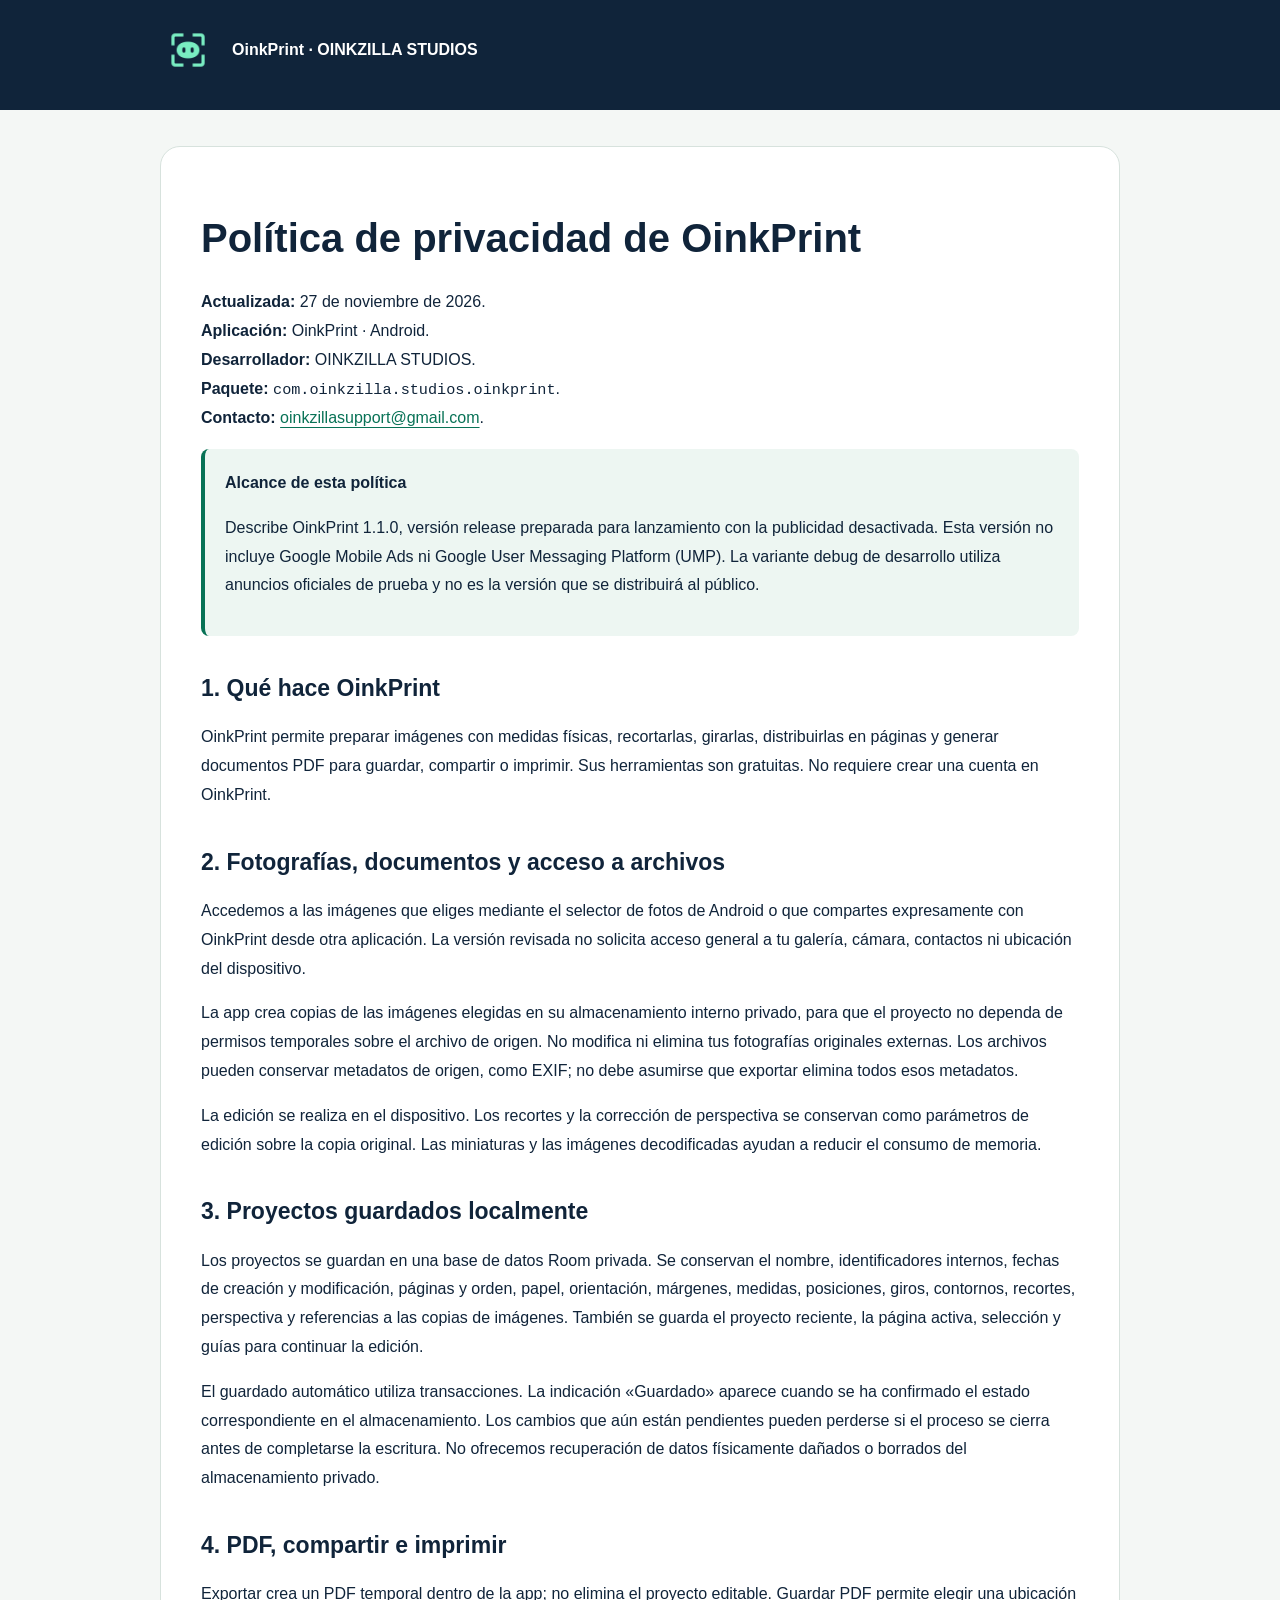
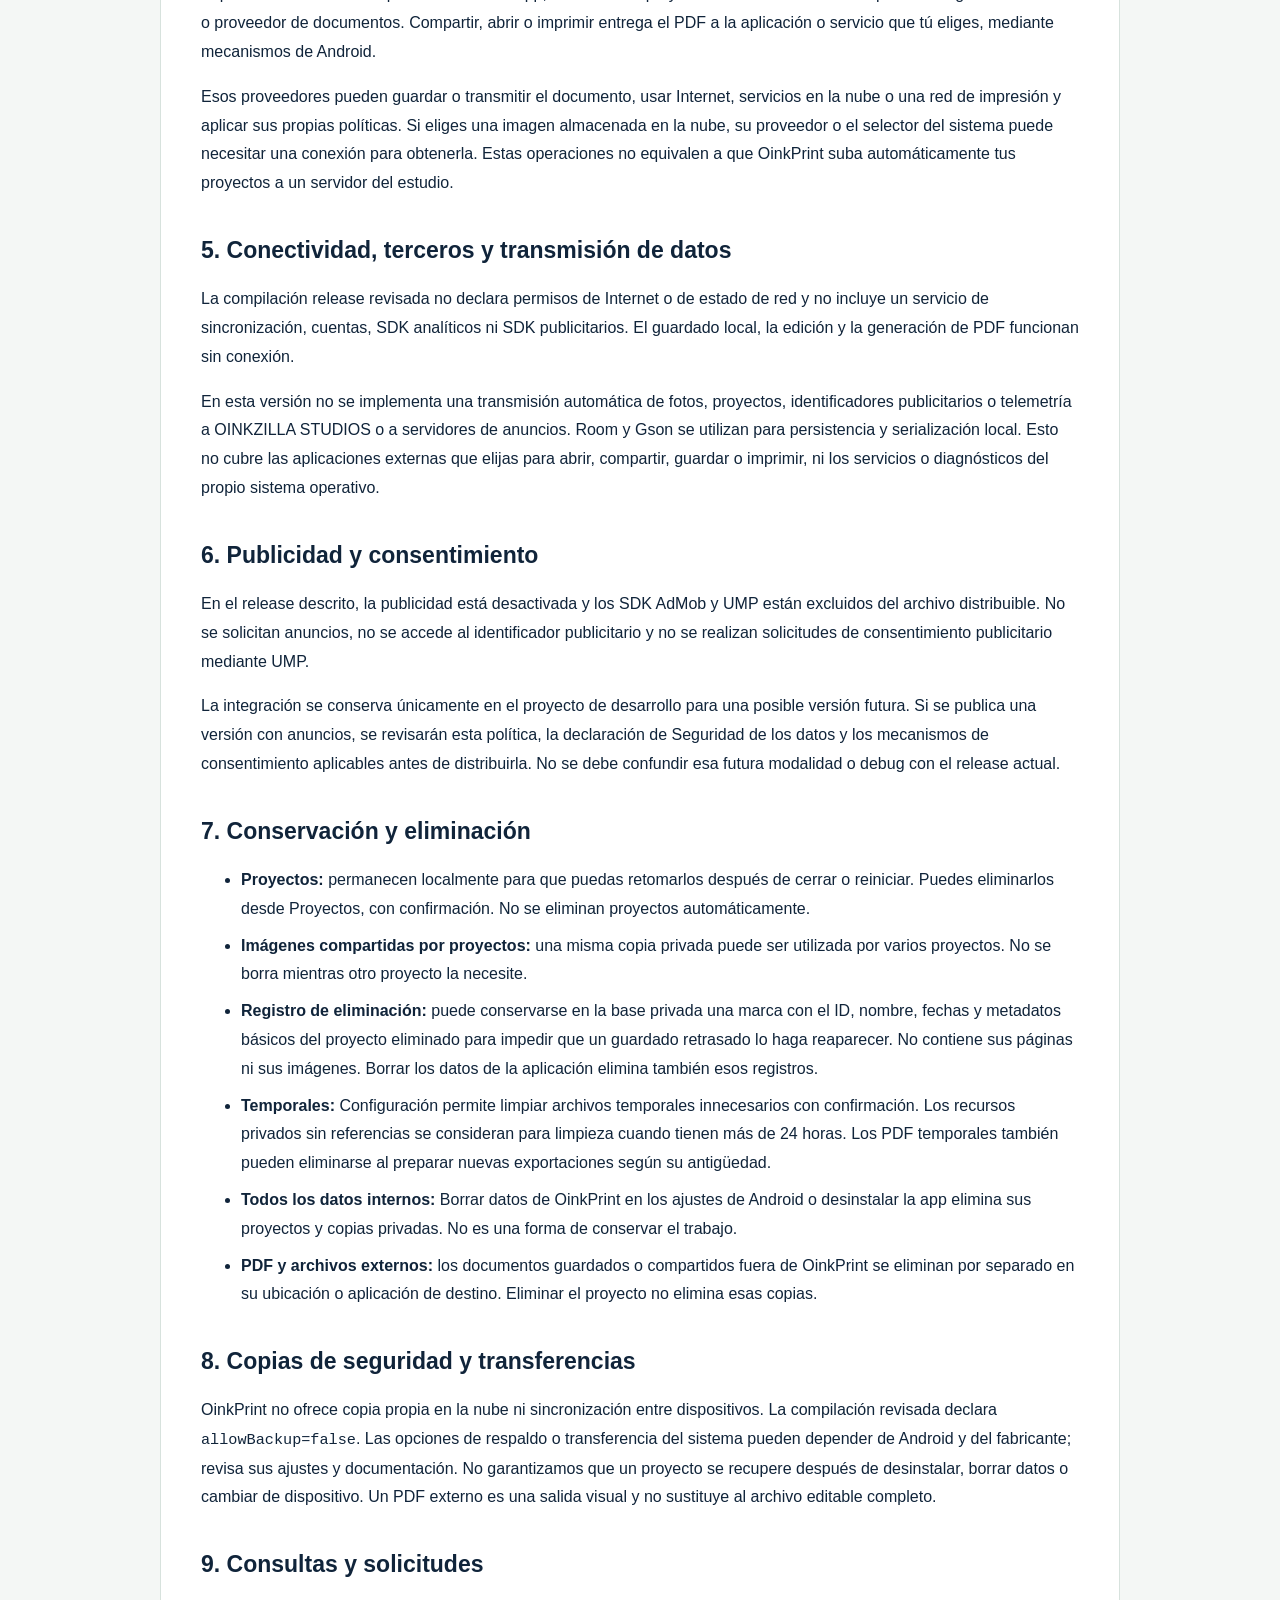
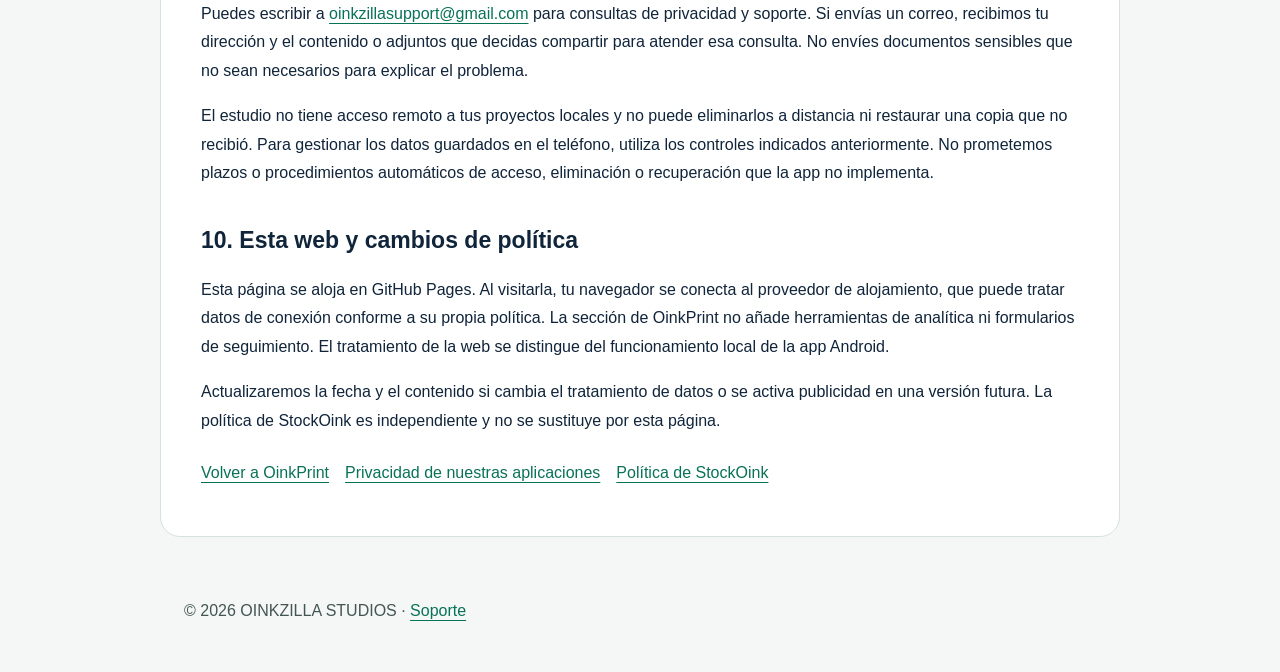
==== privacidad-oinkprint.html @ 5df0290a "Add OinkPrint product section, real screenshots and independent privacy policy" ====
<!doctype html>
<html lang="es">
<head>
<meta charset="utf-8"><meta name="viewport" content="width=device-width, initial-scale=1">
<meta name="theme-color" content="#10243A"><meta name="description" content="Política de privacidad de OinkPrint de OINKZILLA STUDIOS: proyectos e imágenes locales, PDF y versión release sin publicidad.">
<title>Privacidad de OinkPrint | OINKZILLA STUDIOS</title>
<link rel="icon" href="assets/oinkprint/icono.png" type="image/png"><link rel="stylesheet" href="assets/oinkprint/oinkprint.css">
<link rel="canonical" href="https://oinkzilla-dev.github.io/privacidad-oinkprint.html">
</head>
<body class="op-policy-page">
<a class="op-skip" href="#contenido">Saltar al contenido</a>
<header class="op-policy-header"><a href="index.html#oinkprint"><img src="assets/oinkprint/icono.png" width="56" height="56" alt="Icono original de OinkPrint"><span>OinkPrint · OINKZILLA STUDIOS</span></a></header>
<main id="contenido">
<h1>Política de privacidad de OinkPrint</h1>
<p><strong>Actualizada:</strong> 27 de noviembre de 2026.<br><strong>Aplicación:</strong> OinkPrint · Android.<br><strong>Desarrollador:</strong> OINKZILLA STUDIOS.<br><strong>Paquete:</strong> <code>com.oinkzilla.studios.oinkprint</code>.<br><strong>Contacto:</strong> <a href="mailto:oinkzillasupport@gmail.com">oinkzillasupport@gmail.com</a>.</p>
<div class="op-policy-summary"><strong>Alcance de esta política</strong><p>Describe OinkPrint 1.1.0, versión release preparada para lanzamiento con la publicidad desactivada. Esta versión no incluye Google Mobile Ads ni Google User Messaging Platform (UMP). La variante debug de desarrollo utiliza anuncios oficiales de prueba y no es la versión que se distribuirá al público.</p></div>
<h2>1. Qué hace OinkPrint</h2>
<p>OinkPrint permite preparar imágenes con medidas físicas, recortarlas, girarlas, distribuirlas en páginas y generar documentos PDF para guardar, compartir o imprimir. Sus herramientas son gratuitas. No requiere crear una cuenta en OinkPrint.</p>
<h2>2. Fotografías, documentos y acceso a archivos</h2>
<p>Accedemos a las imágenes que eliges mediante el selector de fotos de Android o que compartes expresamente con OinkPrint desde otra aplicación. La versión revisada no solicita acceso general a tu galería, cámara, contactos ni ubicación del dispositivo.</p>
<p>La app crea copias de las imágenes elegidas en su almacenamiento interno privado, para que el proyecto no dependa de permisos temporales sobre el archivo de origen. No modifica ni elimina tus fotografías originales externas. Los archivos pueden conservar metadatos de origen, como EXIF; no debe asumirse que exportar elimina todos esos metadatos.</p>
<p>La edición se realiza en el dispositivo. Los recortes y la corrección de perspectiva se conservan como parámetros de edición sobre la copia original. Las miniaturas y las imágenes decodificadas ayudan a reducir el consumo de memoria.</p>
<h2>3. Proyectos guardados localmente</h2>
<p>Los proyectos se guardan en una base de datos Room privada. Se conservan el nombre, identificadores internos, fechas de creación y modificación, páginas y orden, papel, orientación, márgenes, medidas, posiciones, giros, contornos, recortes, perspectiva y referencias a las copias de imágenes. También se guarda el proyecto reciente, la página activa, selección y guías para continuar la edición.</p>
<p>El guardado automático utiliza transacciones. La indicación «Guardado» aparece cuando se ha confirmado el estado correspondiente en el almacenamiento. Los cambios que aún están pendientes pueden perderse si el proceso se cierra antes de completarse la escritura. No ofrecemos recuperación de datos físicamente dañados o borrados del almacenamiento privado.</p>
<h2>4. PDF, compartir e imprimir</h2>
<p>Exportar crea un PDF temporal dentro de la app; no elimina el proyecto editable. Guardar PDF permite elegir una ubicación o proveedor de documentos. Compartir, abrir o imprimir entrega el PDF a la aplicación o servicio que tú eliges, mediante mecanismos de Android.</p>
<p>Esos proveedores pueden guardar o transmitir el documento, usar Internet, servicios en la nube o una red de impresión y aplicar sus propias políticas. Si eliges una imagen almacenada en la nube, su proveedor o el selector del sistema puede necesitar una conexión para obtenerla. Estas operaciones no equivalen a que OinkPrint suba automáticamente tus proyectos a un servidor del estudio.</p>
<h2>5. Conectividad, terceros y transmisión de datos</h2>
<p>La compilación release revisada no declara permisos de Internet o de estado de red y no incluye un servicio de sincronización, cuentas, SDK analíticos ni SDK publicitarios. El guardado local, la edición y la generación de PDF funcionan sin conexión.</p>
<p>En esta versión no se implementa una transmisión automática de fotos, proyectos, identificadores publicitarios o telemetría a OINKZILLA STUDIOS o a servidores de anuncios. Room y Gson se utilizan para persistencia y serialización local. Esto no cubre las aplicaciones externas que elijas para abrir, compartir, guardar o imprimir, ni los servicios o diagnósticos del propio sistema operativo.</p>
<h2>6. Publicidad y consentimiento</h2>
<p>En el release descrito, la publicidad está desactivada y los SDK AdMob y UMP están excluidos del archivo distribuible. No se solicitan anuncios, no se accede al identificador publicitario y no se realizan solicitudes de consentimiento publicitario mediante UMP.</p>
<p>La integración se conserva únicamente en el proyecto de desarrollo para una posible versión futura. Si se publica una versión con anuncios, se revisarán esta política, la declaración de Seguridad de los datos y los mecanismos de consentimiento aplicables antes de distribuirla. No se debe confundir esa futura modalidad o debug con el release actual.</p>
<h2>7. Conservación y eliminación</h2>
<ul>
<li><strong>Proyectos:</strong> permanecen localmente para que puedas retomarlos después de cerrar o reiniciar. Puedes eliminarlos desde Proyectos, con confirmación. No se eliminan proyectos automáticamente.</li>
<li><strong>Imágenes compartidas por proyectos:</strong> una misma copia privada puede ser utilizada por varios proyectos. No se borra mientras otro proyecto la necesite.</li>
<li><strong>Registro de eliminación:</strong> puede conservarse en la base privada una marca con el ID, nombre, fechas y metadatos básicos del proyecto eliminado para impedir que un guardado retrasado lo haga reaparecer. No contiene sus páginas ni sus imágenes. Borrar los datos de la aplicación elimina también esos registros.</li>
<li><strong>Temporales:</strong> Configuración permite limpiar archivos temporales innecesarios con confirmación. Los recursos privados sin referencias se consideran para limpieza cuando tienen más de 24 horas. Los PDF temporales también pueden eliminarse al preparar nuevas exportaciones según su antigüedad.</li>
<li><strong>Todos los datos internos:</strong> Borrar datos de OinkPrint en los ajustes de Android o desinstalar la app elimina sus proyectos y copias privadas. No es una forma de conservar el trabajo.</li>
<li><strong>PDF y archivos externos:</strong> los documentos guardados o compartidos fuera de OinkPrint se eliminan por separado en su ubicación o aplicación de destino. Eliminar el proyecto no elimina esas copias.</li>
</ul>
<h2>8. Copias de seguridad y transferencias</h2>
<p>OinkPrint no ofrece copia propia en la nube ni sincronización entre dispositivos. La compilación revisada declara <code>allowBackup=false</code>. Las opciones de respaldo o transferencia del sistema pueden depender de Android y del fabricante; revisa sus ajustes y documentación. No garantizamos que un proyecto se recupere después de desinstalar, borrar datos o cambiar de dispositivo. Un PDF externo es una salida visual y no sustituye al archivo editable completo.</p>
<h2>9. Consultas y solicitudes</h2>
<p>Puedes escribir a <a href="mailto:oinkzillasupport@gmail.com">oinkzillasupport@gmail.com</a> para consultas de privacidad y soporte. Si envías un correo, recibimos tu dirección y el contenido o adjuntos que decidas compartir para atender esa consulta. No envíes documentos sensibles que no sean necesarios para explicar el problema.</p>
<p>El estudio no tiene acceso remoto a tus proyectos locales y no puede eliminarlos a distancia ni restaurar una copia que no recibió. Para gestionar los datos guardados en el teléfono, utiliza los controles indicados anteriormente. No prometemos plazos o procedimientos automáticos de acceso, eliminación o recuperación que la app no implementa.</p>
<h2>10. Esta web y cambios de política</h2>
<p>Esta página se aloja en GitHub Pages. Al visitarla, tu navegador se conecta al proveedor de alojamiento, que puede tratar datos de conexión conforme a su propia política. La sección de OinkPrint no añade herramientas de analítica ni formularios de seguimiento. El tratamiento de la web se distingue del funcionamiento local de la app Android.</p>
<p>Actualizaremos la fecha y el contenido si cambia el tratamiento de datos o se activa publicidad en una versión futura. La política de StockOink es independiente y no se sustituye por esta página.</p>
<nav aria-label="Enlaces de privacidad"><a href="index.html#oinkprint">Volver a OinkPrint</a><a href="index.html#privacidad">Privacidad de nuestras aplicaciones</a><a href="privacidad-stockflow.html">Política de StockOink</a></nav>
</main>
<footer>© 2026 OINKZILLA STUDIOS · <a href="mailto:oinkzillasupport@gmail.com">Soporte</a></footer>
</body></html>
---- assets/oinkprint/oinkprint.css ----
/* Adición de OinkPrint; conserva los estilos y recursos originales de StockOink. */
.op-skip{position:absolute;left:16px;top:-100px;z-index:1000;padding:12px 18px;background:#fff;color:#10243a;border-radius:8px}
.op-skip:focus{top:16px}.nav-links,.footer-links{flex-wrap:wrap}.nav-links a,.footer-links a{display:inline-flex;align-items:center;min-height:44px}.nav-links a{font-size:14px}.footer-links a{font-size:14px}
.op-section{background:#edf6f2}.op-tagline{font-size:clamp(22px,3vw,32px);font-weight:700;color:#087256;margin:20px 0 12px}.op-launch-state{padding:14px 18px;border:1px solid #b8d6c9;border-radius:12px;color:#064332;background:#fff;font-weight:700;font-size:16px;white-space:normal}
.op-feature{display:block;width:min(100%,1024px);height:auto;margin:40px auto;border-radius:20px}.op-features{display:grid;grid-template-columns:repeat(3,minmax(0,1fr));gap:16px;list-style:none;padding:0;margin:32px 0}.op-features li{padding:20px;border:1px solid #c7ddd3;border-radius:14px;background:#fff;font-size:17px;font-weight:650;line-height:1.5}.op-note{font-size:16px;line-height:1.75;color:#435653;max-width:1000px}.op-gallery{display:grid;grid-template-columns:repeat(3,minmax(0,1fr));gap:28px;margin:40px 0}.op-gallery figure{min-width:0;margin:0;padding:12px;border:1px solid #c7ddd3;border-radius:22px;background:white}.op-gallery img{display:block;width:100%;height:auto;border-radius:12px}.op-gallery a{display:block;border-radius:12px}.op-gallery figcaption{padding:16px 6px 8px;font-size:17px;font-weight:700;line-height:1.5}.op-policy-link{display:inline-flex;align-items:center;min-height:48px;padding:12px 20px;background:#087256;color:white;border-radius:12px;font-size:16px;font-weight:700}
.op-privacy-section{background:#fff}.op-privacy-links{display:grid;grid-template-columns:1fr 1fr;gap:24px;margin-top:32px}.op-privacy-links a{display:flex;flex-direction:column;gap:10px;padding:26px;border:1px solid #d7e2dd;border-radius:18px;color:#10243a}.op-privacy-links strong{font-size:24px}.op-privacy-links span{font-size:16px;line-height:1.6;color:#435653}.op-privacy-links a:hover{border-color:#087256}.op-policy-link:hover{background:#064332}
.op-policy-page{margin:0;background:#f4f7f5;color:#10243a;font:16px/1.8 Inter,'Segoe UI',Arial,sans-serif}.op-policy-page *{box-sizing:border-box}.op-policy-page a{color:#087256;text-underline-offset:4px;overflow-wrap:anywhere}.op-policy-page a:focus-visible{outline:3px solid #087256;outline-offset:4px}.op-policy-header{background:#10243a;padding:22px max(24px,calc((100vw - 960px)/2));color:#fff}.op-policy-header a{color:#fff;display:inline-flex;align-items:center;gap:16px;min-height:44px;font-weight:700;text-decoration:none}.op-policy-header img{width:56px;height:56px}.op-policy-page main{max-width:960px;margin:36px auto;padding:40px;background:#fff;border:1px solid #d7e2dd;border-radius:20px}.op-policy-page h1{font-size:clamp(28px,5vw,40px);line-height:1.2}.op-policy-page h2{margin-top:36px;font-size:23px;line-height:1.4}.op-policy-page h3{font-size:18px}.op-policy-page code{overflow-wrap:anywhere;font-size:.95em}.op-policy-summary{padding:20px;background:#edf6f2;border-left:4px solid #087256;border-radius:8px}.op-policy-page footer{max-width:960px;margin:24px auto;padding:24px;color:#435653;background:transparent;border:0}.op-policy-page li{margin:8px 0}.op-policy-page nav{display:flex;gap:16px;flex-wrap:wrap}.op-policy-page nav a{min-height:44px;display:inline-flex;align-items:center}
@media(max-width:1000px){.op-gallery{gap:16px}.op-features{grid-template-columns:1fr 1fr}}
@media(max-width:760px){.nav-links{justify-content:flex-start;gap:8px 18px}.nav-links a{font-size:14px}.footer-links{gap:8px 18px}.op-features,.op-privacy-links{grid-template-columns:1fr}.op-gallery{grid-template-columns:repeat(2,minmax(0,1fr));gap:14px}.op-gallery figure{padding:7px;border-radius:14px}.op-gallery figcaption{font-size:15px;padding:12px 4px 6px}.op-feature{margin:26px auto;border-radius:12px}.op-policy-page main{margin:20px 14px;padding:24px 20px}.op-policy-page footer{margin:16px 14px;padding:16px 6px}}
@media(max-width:400px){.op-gallery{grid-template-columns:1fr}.op-gallery figure{max-width:330px;margin:auto}}
@media(prefers-reduced-motion:reduce){.op-section *{scroll-behavior:auto;transition:none}}
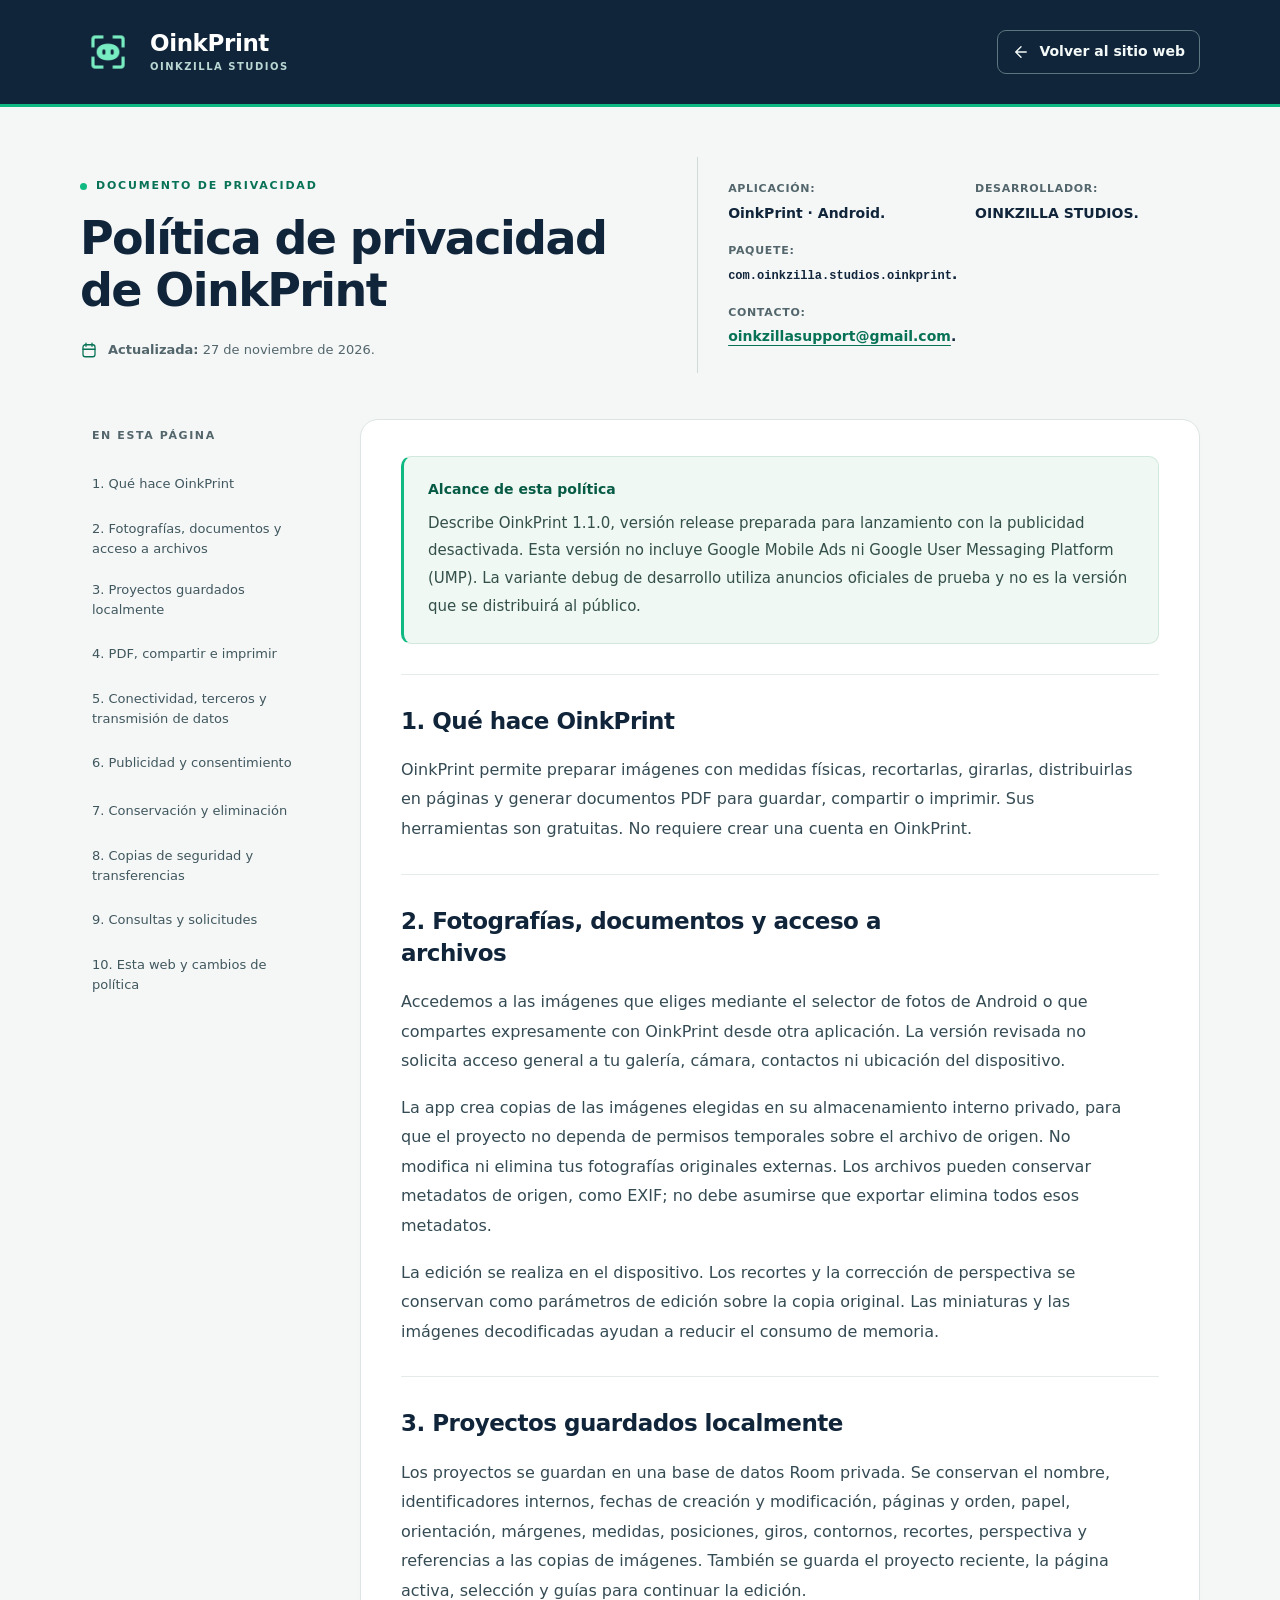
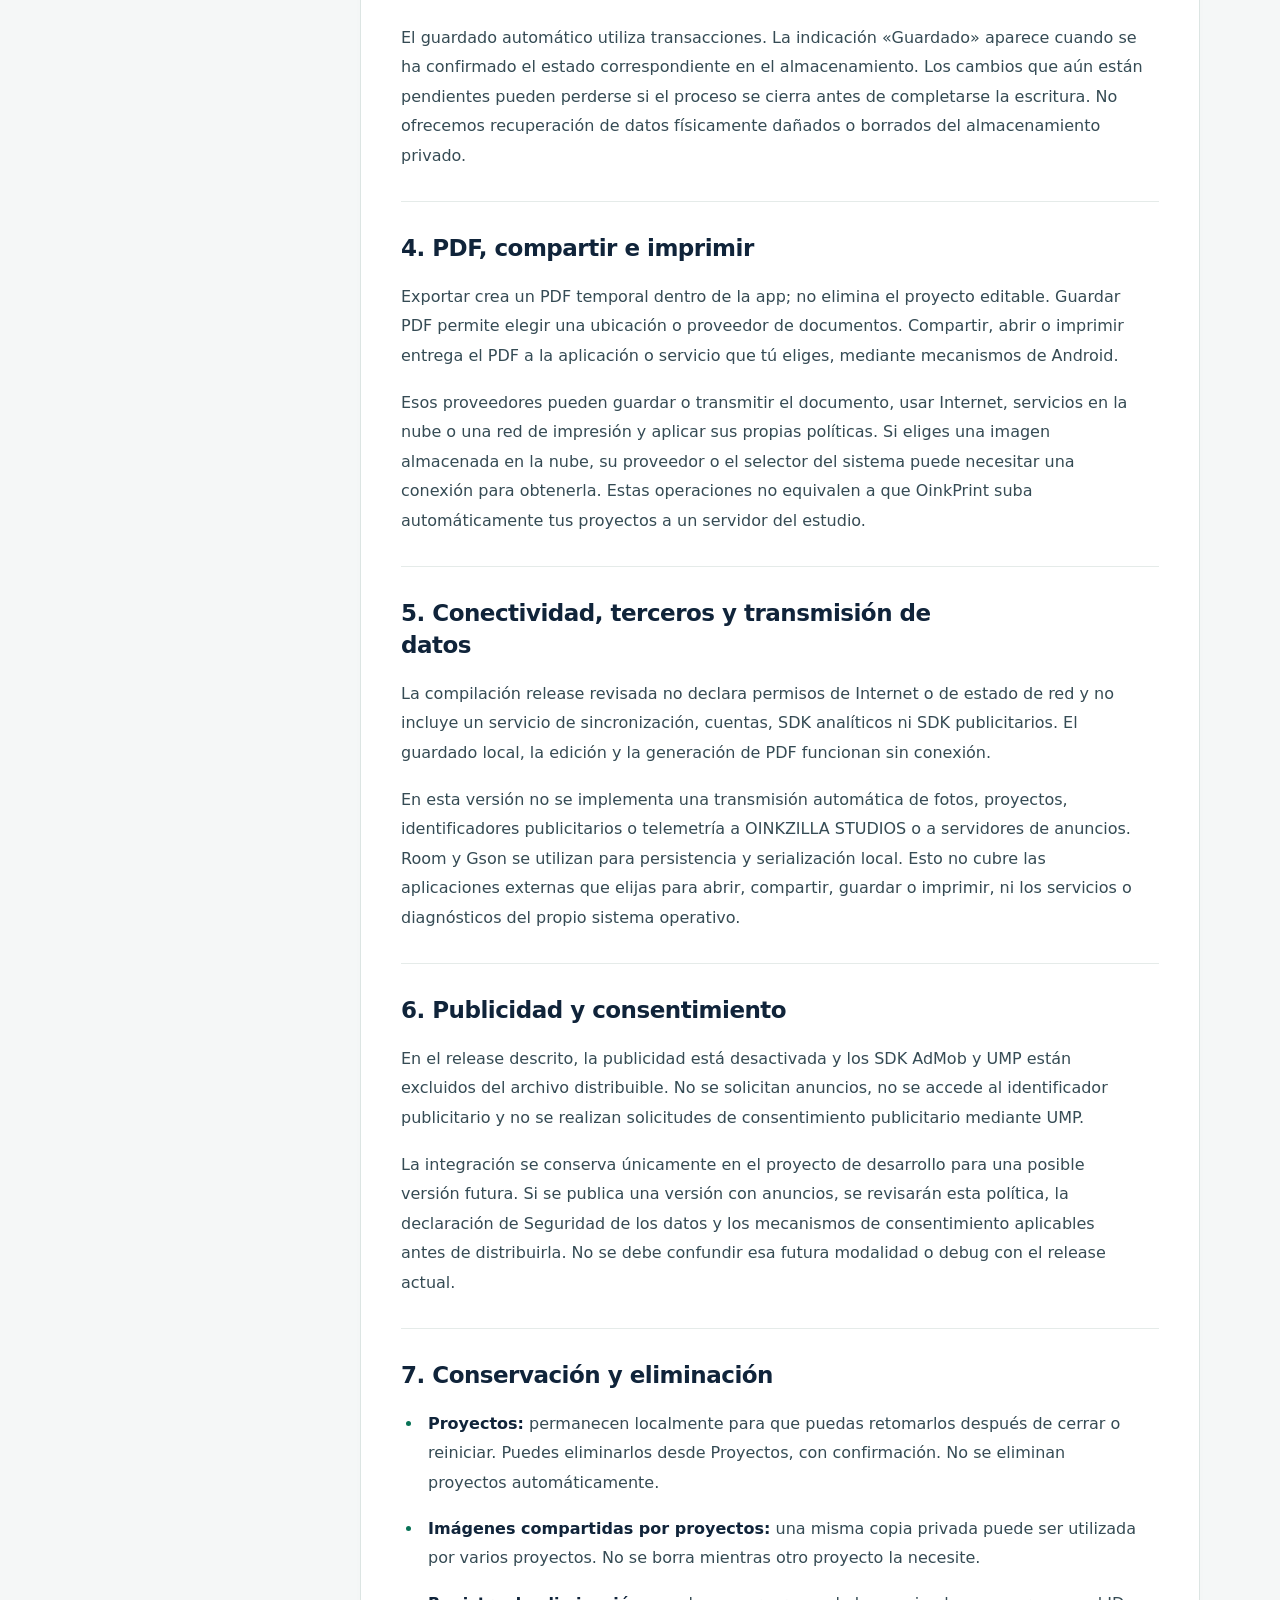
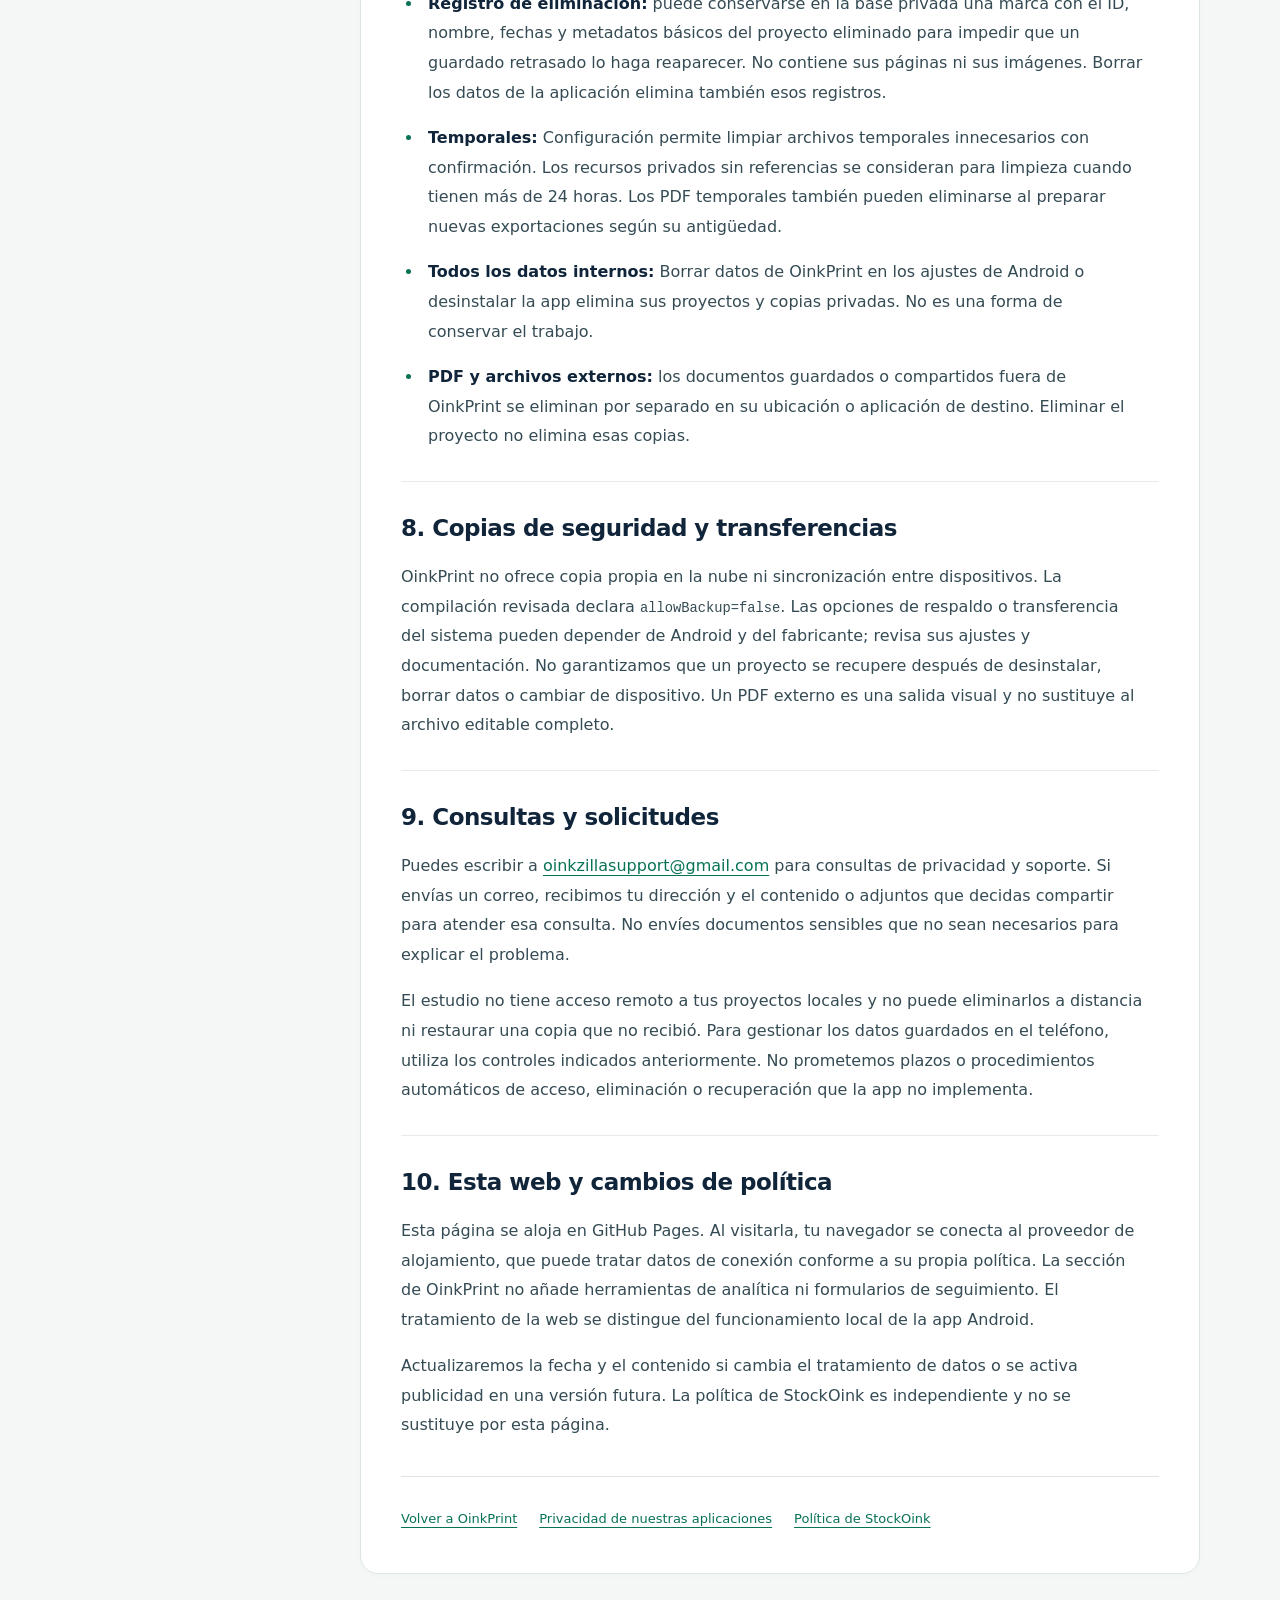
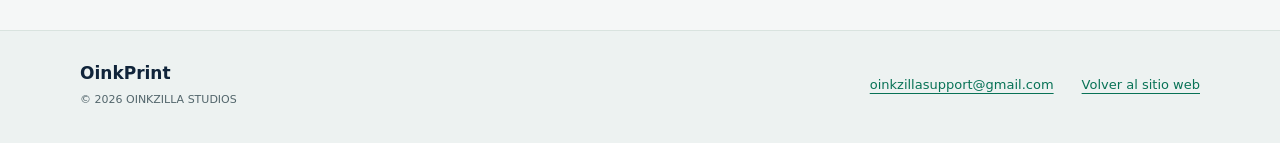
==== commit cc7dca0e: "Refine only OinkPrint privacy policy presentation and accessible navigation" ====
--- a/privacidad-oinkprint.html
+++ b/privacidad-oinkprint.html
@@ -4,35 +4,142 @@
 <meta charset="utf-8"><meta name="viewport" content="width=device-width, initial-scale=1">
 <meta name="theme-color" content="#10243A"><meta name="description" content="Política de privacidad de OinkPrint de OINKZILLA STUDIOS: proyectos e imágenes locales, PDF y versión release sin publicidad.">
 <title>Privacidad de OinkPrint | OINKZILLA STUDIOS</title>
-<link rel="icon" href="assets/oinkprint/icono.png" type="image/png"><link rel="stylesheet" href="assets/oinkprint/oinkprint.css">
+<link rel="icon" href="assets/oinkprint/icono.png" type="image/png">
 <link rel="canonical" href="https://oinkzilla-dev.github.io/privacidad-oinkprint.html">
+<style>
+/* Estilos exclusivos de privacidad-oinkprint.html. Sin CSS compartido. */
+.op-privacy{--ink:#10243a;--accent:#10b981;--link:#087256;--muted:#53666c;--line:#dce5e3;--paper:#fff;--canvas:#f5f7f7;margin:0;background:var(--canvas);color:var(--ink);font-family:system-ui,-apple-system,'Segoe UI',Arial,sans-serif;font-size:17px;line-height:1.8;-webkit-font-smoothing:antialiased}
+.op-privacy *,.op-privacy *::before,.op-privacy *::after{box-sizing:border-box}
+.op-privacy a{color:var(--link);text-decoration:underline;text-decoration-thickness:1px;text-underline-offset:4px;overflow-wrap:anywhere}
+.op-privacy a:hover{text-decoration-thickness:2px}
+.op-privacy :focus-visible{outline:3px solid var(--link);outline-offset:5px;border-radius:4px}
+.op-privacy .op-wrap{width:min(1120px,calc(100% - 64px));margin-inline:auto}
+.op-privacy .op-skip{position:absolute;left:20px;top:12px;padding:10px 18px;background:white;border:2px solid var(--link);border-radius:8px;z-index:10;transform:translateY(-160%);font-weight:650}
+.op-privacy .op-skip:focus{transform:none}
+.op-privacy .op-header{background:var(--ink);color:#fff;border-bottom:3px solid var(--accent)}
+.op-privacy .op-header-inner{min-height:104px;display:flex;align-items:center;justify-content:space-between;gap:24px;padding-block:20px}
+.op-privacy .op-brand{display:flex;align-items:center;gap:14px;min-width:0}
+.op-privacy .op-brand img{display:block;width:56px;height:56px;flex:none;border-radius:13px}
+.op-privacy .op-brand-text{display:grid;gap:2px}
+.op-privacy .op-brand-name{font-size:23px;font-weight:700;line-height:1.2;letter-spacing:-.4px}
+.op-privacy .op-studio{font-size:10px;line-height:1.5;letter-spacing:1.5px;color:#b9d7d3;font-weight:600}
+.op-privacy .op-back{display:inline-flex;align-items:center;justify-content:center;gap:9px;min-height:44px;padding:8px 14px;border:1px solid #5c777f;border-radius:9px;color:#f4faf8;text-decoration:none;font-size:14px;font-weight:550;line-height:1.4;flex:none}
+.op-privacy .op-back:hover{background:#1d3b4c;border-color:#8ab4ae;text-decoration:none}
+.op-privacy .op-header :focus-visible{outline-color:#79edc2}
+.op-privacy .op-hero{display:grid;grid-template-columns:1.1fr 1fr;gap:64px;align-items:center;padding-block:50px 46px}
+.op-privacy .op-eyebrow{display:inline-flex;align-items:center;gap:9px;font-size:11px;font-weight:700;line-height:1.5;letter-spacing:1.8px;text-transform:uppercase;color:var(--link);margin:0 0 18px}
+.op-privacy .op-eyebrow::before{content:'';width:7px;height:7px;border-radius:50%;background:var(--accent)}
+.op-privacy h1{font-size:clamp(32px,3.6vw,46px);line-height:1.13;letter-spacing:-1.6px;font-weight:750;margin:0;max-width:18ch;text-wrap:balance}
+.op-privacy .op-updated{display:flex;align-items:center;gap:10px;margin:23px 0 0;color:var(--muted);font-size:13px;line-height:1.6;flex-wrap:wrap}
+.op-privacy .op-updated svg{flex:none;color:var(--link)}
+.op-privacy .op-updated strong{font-weight:600}
+.op-privacy .op-meta{margin:0;display:grid;grid-template-columns:1fr 1fr;gap:18px 22px;padding:24px 0 24px 30px;border-left:1px solid #cedbd7;min-width:0}
+.op-privacy .op-meta div{min-width:0}
+.op-privacy .op-meta .op-meta-wide{grid-column:1/-1}
+.op-privacy .op-meta dt{color:var(--muted);font-size:11px;font-weight:650;line-height:1.5;letter-spacing:.7px;text-transform:uppercase;margin-bottom:4px}
+.op-privacy .op-meta dd{margin:0;font-size:14px;line-height:1.65;font-weight:550;overflow-wrap:anywhere}
+.op-privacy code{font-family:ui-monospace,SFMono-Regular,Consolas,monospace;font-size:.86em;overflow-wrap:anywhere}
+.op-privacy .op-document-grid{display:grid;grid-template-columns:248px minmax(0,1fr);gap:32px;align-items:start;padding-bottom:56px}
+.op-privacy .op-toc{position:sticky;top:24px;padding:8px 16px 16px 0;max-height:calc(100vh - 48px);overflow-y:auto;scrollbar-width:thin}
+.op-privacy .op-toc h2{margin:0 0 18px;padding-left:12px;color:var(--muted);font-size:11px;font-weight:700;line-height:1.6;letter-spacing:1.6px;text-transform:uppercase}
+.op-privacy .op-toc ul{list-style:none;margin:0;padding:0;display:grid;gap:4px}
+.op-privacy .op-toc a{display:flex;align-items:center;min-height:44px;padding:9px 12px;border-radius:8px;color:#40575e;font-size:13px;line-height:1.5;text-decoration:none}
+.op-privacy .op-toc a:hover{background:#e6efec;color:#075b45}
+.op-privacy .op-toc a:focus-visible{outline-offset:0}
+.op-privacy .op-toc-mobile{display:none}
+.op-privacy .op-article{min-width:0;background:var(--paper);border:1px solid var(--line);border-radius:18px;padding:36px 40px 32px;box-shadow:0 3px 14px #10243a03}
+.op-privacy .op-scope{padding:22px 24px;background:#eff8f3;border:1px solid #d2e8dc;border-left:3px solid var(--accent);border-radius:10px}
+.op-privacy .op-scope>strong{display:block;color:#075b45;font-size:14px;font-weight:700;line-height:1.5}
+.op-privacy .op-scope p{font-size:15px;line-height:1.85;color:#344f49;margin:10px 0 0}
+.op-privacy .op-section{padding-top:30px;margin-top:30px;border-top:1px solid #e5ebe9;scroll-margin-top:30px}
+.op-privacy .op-section h2{font-size:23px;font-weight:700;line-height:1.4;letter-spacing:-.5px;margin:0 0 18px;max-width:35ch}
+.op-privacy .op-section p,.op-privacy .op-section ul{font-size:16px;line-height:1.85;color:#354b54;max-width:73ch}
+.op-privacy .op-section p{margin:0 0 17px}
+.op-privacy .op-section p:last-child,.op-privacy .op-section ul:last-child{margin-bottom:0}
+.op-privacy .op-section ul{margin:0;padding-left:22px}
+.op-privacy .op-section li{padding-left:5px;margin:0 0 16px}
+.op-privacy .op-section li:last-child{margin-bottom:0}
+.op-privacy .op-section li::marker{color:var(--link)}
+.op-privacy .op-section strong{color:var(--ink);font-weight:650}
+.op-privacy .op-section:target h2{color:var(--link)}
+.op-privacy .op-article>nav{border-top:1px solid var(--line);margin-top:36px;padding-top:20px;display:flex;flex-wrap:wrap;gap:8px 22px}
+.op-privacy .op-article>nav a{display:inline-flex;align-items:center;min-height:44px;font-size:13px;line-height:1.6}
+.op-privacy .op-footer{background:#edf2f1;border-top:1px solid #d9e3df;padding:30px 0 34px}
+.op-privacy .op-footer-inner{display:flex;align-items:center;justify-content:space-between;gap:24px;flex-wrap:wrap}
+.op-privacy .op-footer-brand{display:grid;gap:3px}
+.op-privacy .op-footer-brand strong{font-size:17px;line-height:1.5;font-weight:700}
+.op-privacy .op-footer small{font-size:11px;line-height:1.8;color:var(--muted)}
+.op-privacy .op-footer-links{display:flex;gap:10px 28px;flex-wrap:wrap}
+.op-privacy .op-footer-links a{display:inline-flex;align-items:center;min-height:44px;font-size:13px;line-height:1.6}
+@media(min-width:1500px){.op-privacy .op-wrap{width:1120px}}
+@media(max-width:1000px){.op-privacy .op-wrap{width:calc(100% - 48px)}.op-privacy .op-hero{gap:32px}.op-privacy .op-document-grid{grid-template-columns:220px minmax(0,1fr);gap:22px}.op-privacy .op-article{padding:28px}.op-privacy .op-meta{padding-left:24px}}
+@media(max-width:820px){.op-privacy .op-hero{grid-template-columns:1fr;gap:26px;padding-block:34px 30px}.op-privacy h1{max-width:23ch;font-size:38px}.op-privacy .op-meta{border-left:0;border-top:1px solid var(--line);padding:22px 0 0;grid-template-columns:repeat(2,minmax(0,1fr));gap:14px 24px}.op-privacy .op-meta .op-meta-wide{grid-column:auto}.op-privacy .op-document-grid{display:block;padding-bottom:36px}.op-privacy .op-toc-desktop{display:none}.op-privacy .op-toc-mobile{display:block;position:static;max-height:none;padding:0;margin-bottom:20px;background:#eaf1ef;border:1px solid #d7e3dd;border-radius:11px;overflow:visible}.op-privacy .op-toc-mobile summary{min-height:56px;display:flex;align-items:center;justify-content:space-between;gap:16px;list-style:none;cursor:pointer;padding:14px 18px;font-size:14px;font-weight:650;line-height:1.5}.op-privacy .op-toc-mobile summary::-webkit-details-marker{display:none}.op-privacy .op-toc-mobile summary::after{content:'+';font-size:23px;line-height:1;font-weight:400;color:var(--link)}.op-privacy .op-toc-mobile[open] summary::after{content:'−'}.op-privacy .op-toc-mobile nav{padding:0 8px 12px}.op-privacy .op-toc-mobile a{font-size:14px;min-height:44px}.op-privacy .op-footer-inner{align-items:flex-start}.op-privacy .op-footer-links{gap:0 22px}}
+@media(max-width:520px){.op-privacy .op-wrap{width:calc(100% - 32px)}.op-privacy .op-header-inner{min-height:0;padding-block:18px;gap:16px;flex-wrap:wrap}.op-privacy .op-brand img{width:48px;height:48px;border-radius:11px}.op-privacy .op-brand-name{font-size:21px}.op-privacy .op-studio{font-size:9px;letter-spacing:1.2px}.op-privacy .op-back{font-size:13px;min-height:44px;padding:8px 11px}.op-privacy .op-hero{padding-block:30px 24px;gap:22px}.op-privacy h1{font-size:34px;letter-spacing:-1px;max-width:19ch}.op-privacy .op-eyebrow{font-size:10px;margin-bottom:13px}.op-privacy .op-updated{margin-top:18px;font-size:12px;gap:8px}.op-privacy .op-meta{gap:14px 18px;padding-top:18px}.op-privacy .op-meta dt{font-size:10px}.op-privacy .op-meta dd{font-size:13px}.op-privacy .op-meta .op-meta-wide{grid-column:1/-1}.op-privacy .op-article{padding:22px 18px;border-radius:13px}.op-privacy .op-scope{padding:18px 16px;border-radius:8px}.op-privacy .op-scope p{font-size:14px;line-height:1.8}.op-privacy .op-section{margin-top:26px;padding-top:26px;scroll-margin-top:20px}.op-privacy .op-section h2{font-size:21px;line-height:1.4;letter-spacing:-.4px;margin-bottom:16px}.op-privacy .op-section p,.op-privacy .op-section ul{font-size:15px;line-height:1.85}.op-privacy .op-section p{margin-bottom:16px}.op-privacy .op-section ul{padding-left:18px}.op-privacy .op-section li{padding-left:2px}.op-privacy .op-article>nav{display:grid;gap:6px;margin-top:28px}.op-privacy .op-article>nav a{font-size:13px}.op-privacy .op-footer{padding-block:25px}.op-privacy .op-footer-inner{gap:14px}.op-privacy .op-footer-links{display:grid;gap:0}}
+@media(max-width:359px){.op-privacy .op-wrap{width:calc(100% - 24px)}.op-privacy h1{font-size:31px}.op-privacy .op-article{padding:18px 15px}.op-privacy .op-meta{column-gap:10px}}
+@media(prefers-reduced-motion:reduce){.op-privacy *{scroll-behavior:auto}}
+@media print{.op-privacy{background:#fff;color:#000}.op-privacy .op-wrap{width:100%}.op-privacy .op-header,.op-privacy .op-toc,.op-privacy .op-back,.op-privacy .op-skip{display:none}.op-privacy .op-hero{padding:0 0 24px}.op-privacy .op-document-grid{display:block}.op-privacy .op-article{padding:0;border:0;box-shadow:none}.op-privacy .op-section{break-inside:auto}.op-privacy .op-section h2{break-after:avoid}.op-privacy .op-footer{background:#fff}.op-privacy a{color:inherit}}
+</style>
 </head>
-<body class="op-policy-page">
+<body class="op-privacy">
 <a class="op-skip" href="#contenido">Saltar al contenido</a>
-<header class="op-policy-header"><a href="index.html#oinkprint"><img src="assets/oinkprint/icono.png" width="56" height="56" alt="Icono original de OinkPrint"><span>OinkPrint · OINKZILLA STUDIOS</span></a></header>
-<main id="contenido">
-<h1>Política de privacidad de OinkPrint</h1>
-<p><strong>Actualizada:</strong> 27 de noviembre de 2026.<br><strong>Aplicación:</strong> OinkPrint · Android.<br><strong>Desarrollador:</strong> OINKZILLA STUDIOS.<br><strong>Paquete:</strong> <code>com.oinkzilla.studios.oinkprint</code>.<br><strong>Contacto:</strong> <a href="mailto:oinkzillasupport@gmail.com">oinkzillasupport@gmail.com</a>.</p>
-<div class="op-policy-summary"><strong>Alcance de esta política</strong><p>Describe OinkPrint 1.1.0, versión release preparada para lanzamiento con la publicidad desactivada. Esta versión no incluye Google Mobile Ads ni Google User Messaging Platform (UMP). La variante debug de desarrollo utiliza anuncios oficiales de prueba y no es la versión que se distribuirá al público.</p></div>
-<h2>1. Qué hace OinkPrint</h2>
+<header class="op-header"><div class="op-wrap op-header-inner">
+ <div class="op-brand"><img src="assets/oinkprint/icono.png" width="56" height="56" alt="Icono oficial de OinkPrint"><div class="op-brand-text"><span class="op-brand-name">OinkPrint</span><span class="op-studio">OINKZILLA STUDIOS</span></div></div>
+ <a class="op-back" href="index.html"><svg aria-hidden="true" viewBox="0 0 24 24" width="18" height="18" fill="none" stroke="currentColor" stroke-width="1.8" stroke-linecap="round" stroke-linejoin="round"><path d="m12 5-7 7 7 7M5 12h14"/></svg><span>Volver al sitio web</span></a>
+</div></header>
+<main id="contenido" class="op-wrap" tabindex="-1">
+ <div class="op-hero"><div><p class="op-eyebrow">Documento de privacidad</p><h1>Política de privacidad de OinkPrint</h1><p class="op-updated"><svg aria-hidden="true" viewBox="0 0 24 24" width="18" height="18" fill="none" stroke="currentColor" stroke-width="1.7" stroke-linecap="round" stroke-linejoin="round"><rect x="4" y="5" width="16" height="16" rx="3"/><path d="M8 3v4m8-4v4M4 11h16"/></svg><span><strong>Actualizada:</strong> 27 de noviembre de 2026.</span></p></div>
+ <dl class="op-meta"><div><dt>Aplicación:</dt><dd>OinkPrint · Android.</dd></div>
+<div><dt>Desarrollador:</dt><dd>OINKZILLA STUDIOS.</dd></div>
+<div class="op-meta-wide"><dt>Paquete:</dt><dd><code>com.oinkzilla.studios.oinkprint</code>.</dd></div>
+<div class="op-meta-wide"><dt>Contacto:</dt><dd><a href="mailto:oinkzillasupport@gmail.com">oinkzillasupport@gmail.com</a>.</dd></div></dl></div>
+ <div class="op-document-grid">
+  <aside class="op-toc op-toc-desktop" aria-labelledby="op-toc-title"><h2 id="op-toc-title">En esta página</h2><nav aria-label="Índice de la política"><ul><li><a href="#que-hace-oinkprint">1. Qué hace OinkPrint</a></li>
+<li><a href="#fotografias-documentos">2. Fotografías, documentos y acceso a archivos</a></li>
+<li><a href="#proyectos-locales">3. Proyectos guardados localmente</a></li>
+<li><a href="#pdf-compartir-imprimir">4. PDF, compartir e imprimir</a></li>
+<li><a href="#conectividad-terceros">5. Conectividad, terceros y transmisión de datos</a></li>
+<li><a href="#publicidad-consentimiento">6. Publicidad y consentimiento</a></li>
+<li><a href="#conservacion-eliminacion">7. Conservación y eliminación</a></li>
+<li><a href="#copias-transferencias">8. Copias de seguridad y transferencias</a></li>
+<li><a href="#consultas-solicitudes">9. Consultas y solicitudes</a></li>
+<li><a href="#web-cambios">10. Esta web y cambios de política</a></li></ul></nav></aside>
+  <details class="op-toc op-toc-mobile"><summary>Índice de contenido</summary><nav aria-label="Índice de la política en móvil"><ul><li><a href="#que-hace-oinkprint">1. Qué hace OinkPrint</a></li>
+<li><a href="#fotografias-documentos">2. Fotografías, documentos y acceso a archivos</a></li>
+<li><a href="#proyectos-locales">3. Proyectos guardados localmente</a></li>
+<li><a href="#pdf-compartir-imprimir">4. PDF, compartir e imprimir</a></li>
+<li><a href="#conectividad-terceros">5. Conectividad, terceros y transmisión de datos</a></li>
+<li><a href="#publicidad-consentimiento">6. Publicidad y consentimiento</a></li>
+<li><a href="#conservacion-eliminacion">7. Conservación y eliminación</a></li>
+<li><a href="#copias-transferencias">8. Copias de seguridad y transferencias</a></li>
+<li><a href="#consultas-solicitudes">9. Consultas y solicitudes</a></li>
+<li><a href="#web-cambios">10. Esta web y cambios de política</a></li></ul></nav></details>
+  <article class="op-article" aria-label="Contenido de la política de privacidad">
+   <div class="op-scope"><strong>Alcance de esta política</strong><p>Describe OinkPrint 1.1.0, versión release preparada para lanzamiento con la publicidad desactivada. Esta versión no incluye Google Mobile Ads ni Google User Messaging Platform (UMP). La variante debug de desarrollo utiliza anuncios oficiales de prueba y no es la versión que se distribuirá al público.</p></div>
+   <section class="op-section" id="que-hace-oinkprint" aria-labelledby="que-hace-oinkprint-titulo"><h2 id="que-hace-oinkprint-titulo">1. Qué hace OinkPrint</h2>
 <p>OinkPrint permite preparar imágenes con medidas físicas, recortarlas, girarlas, distribuirlas en páginas y generar documentos PDF para guardar, compartir o imprimir. Sus herramientas son gratuitas. No requiere crear una cuenta en OinkPrint.</p>
-<h2>2. Fotografías, documentos y acceso a archivos</h2>
+</section>
+<section class="op-section" id="fotografias-documentos" aria-labelledby="fotografias-documentos-titulo"><h2 id="fotografias-documentos-titulo">2. Fotografías, documentos y acceso a archivos</h2>
 <p>Accedemos a las imágenes que eliges mediante el selector de fotos de Android o que compartes expresamente con OinkPrint desde otra aplicación. La versión revisada no solicita acceso general a tu galería, cámara, contactos ni ubicación del dispositivo.</p>
 <p>La app crea copias de las imágenes elegidas en su almacenamiento interno privado, para que el proyecto no dependa de permisos temporales sobre el archivo de origen. No modifica ni elimina tus fotografías originales externas. Los archivos pueden conservar metadatos de origen, como EXIF; no debe asumirse que exportar elimina todos esos metadatos.</p>
 <p>La edición se realiza en el dispositivo. Los recortes y la corrección de perspectiva se conservan como parámetros de edición sobre la copia original. Las miniaturas y las imágenes decodificadas ayudan a reducir el consumo de memoria.</p>
-<h2>3. Proyectos guardados localmente</h2>
+</section>
+<section class="op-section" id="proyectos-locales" aria-labelledby="proyectos-locales-titulo"><h2 id="proyectos-locales-titulo">3. Proyectos guardados localmente</h2>
 <p>Los proyectos se guardan en una base de datos Room privada. Se conservan el nombre, identificadores internos, fechas de creación y modificación, páginas y orden, papel, orientación, márgenes, medidas, posiciones, giros, contornos, recortes, perspectiva y referencias a las copias de imágenes. También se guarda el proyecto reciente, la página activa, selección y guías para continuar la edición.</p>
 <p>El guardado automático utiliza transacciones. La indicación «Guardado» aparece cuando se ha confirmado el estado correspondiente en el almacenamiento. Los cambios que aún están pendientes pueden perderse si el proceso se cierra antes de completarse la escritura. No ofrecemos recuperación de datos físicamente dañados o borrados del almacenamiento privado.</p>
-<h2>4. PDF, compartir e imprimir</h2>
+</section>
+<section class="op-section" id="pdf-compartir-imprimir" aria-labelledby="pdf-compartir-imprimir-titulo"><h2 id="pdf-compartir-imprimir-titulo">4. PDF, compartir e imprimir</h2>
 <p>Exportar crea un PDF temporal dentro de la app; no elimina el proyecto editable. Guardar PDF permite elegir una ubicación o proveedor de documentos. Compartir, abrir o imprimir entrega el PDF a la aplicación o servicio que tú eliges, mediante mecanismos de Android.</p>
 <p>Esos proveedores pueden guardar o transmitir el documento, usar Internet, servicios en la nube o una red de impresión y aplicar sus propias políticas. Si eliges una imagen almacenada en la nube, su proveedor o el selector del sistema puede necesitar una conexión para obtenerla. Estas operaciones no equivalen a que OinkPrint suba automáticamente tus proyectos a un servidor del estudio.</p>
-<h2>5. Conectividad, terceros y transmisión de datos</h2>
+</section>
+<section class="op-section" id="conectividad-terceros" aria-labelledby="conectividad-terceros-titulo"><h2 id="conectividad-terceros-titulo">5. Conectividad, terceros y transmisión de datos</h2>
 <p>La compilación release revisada no declara permisos de Internet o de estado de red y no incluye un servicio de sincronización, cuentas, SDK analíticos ni SDK publicitarios. El guardado local, la edición y la generación de PDF funcionan sin conexión.</p>
 <p>En esta versión no se implementa una transmisión automática de fotos, proyectos, identificadores publicitarios o telemetría a OINKZILLA STUDIOS o a servidores de anuncios. Room y Gson se utilizan para persistencia y serialización local. Esto no cubre las aplicaciones externas que elijas para abrir, compartir, guardar o imprimir, ni los servicios o diagnósticos del propio sistema operativo.</p>
-<h2>6. Publicidad y consentimiento</h2>
+</section>
+<section class="op-section" id="publicidad-consentimiento" aria-labelledby="publicidad-consentimiento-titulo"><h2 id="publicidad-consentimiento-titulo">6. Publicidad y consentimiento</h2>
 <p>En el release descrito, la publicidad está desactivada y los SDK AdMob y UMP están excluidos del archivo distribuible. No se solicitan anuncios, no se accede al identificador publicitario y no se realizan solicitudes de consentimiento publicitario mediante UMP.</p>
 <p>La integración se conserva únicamente en el proyecto de desarrollo para una posible versión futura. Si se publica una versión con anuncios, se revisarán esta política, la declaración de Seguridad de los datos y los mecanismos de consentimiento aplicables antes de distribuirla. No se debe confundir esa futura modalidad o debug con el release actual.</p>
-<h2>7. Conservación y eliminación</h2>
+</section>
+<section class="op-section" id="conservacion-eliminacion" aria-labelledby="conservacion-eliminacion-titulo"><h2 id="conservacion-eliminacion-titulo">7. Conservación y eliminación</h2>
 <ul>
 <li><strong>Proyectos:</strong> permanecen localmente para que puedas retomarlos después de cerrar o reiniciar. Puedes eliminarlos desde Proyectos, con confirmación. No se eliminan proyectos automáticamente.</li>
 <li><strong>Imágenes compartidas por proyectos:</strong> una misma copia privada puede ser utilizada por varios proyectos. No se borra mientras otro proyecto la necesite.</li>
@@ -41,15 +148,21 @@
 <li><strong>Todos los datos internos:</strong> Borrar datos de OinkPrint en los ajustes de Android o desinstalar la app elimina sus proyectos y copias privadas. No es una forma de conservar el trabajo.</li>
 <li><strong>PDF y archivos externos:</strong> los documentos guardados o compartidos fuera de OinkPrint se eliminan por separado en su ubicación o aplicación de destino. Eliminar el proyecto no elimina esas copias.</li>
 </ul>
-<h2>8. Copias de seguridad y transferencias</h2>
+</section>
+<section class="op-section" id="copias-transferencias" aria-labelledby="copias-transferencias-titulo"><h2 id="copias-transferencias-titulo">8. Copias de seguridad y transferencias</h2>
 <p>OinkPrint no ofrece copia propia en la nube ni sincronización entre dispositivos. La compilación revisada declara <code>allowBackup=false</code>. Las opciones de respaldo o transferencia del sistema pueden depender de Android y del fabricante; revisa sus ajustes y documentación. No garantizamos que un proyecto se recupere después de desinstalar, borrar datos o cambiar de dispositivo. Un PDF externo es una salida visual y no sustituye al archivo editable completo.</p>
-<h2>9. Consultas y solicitudes</h2>
+</section>
+<section class="op-section" id="consultas-solicitudes" aria-labelledby="consultas-solicitudes-titulo"><h2 id="consultas-solicitudes-titulo">9. Consultas y solicitudes</h2>
 <p>Puedes escribir a <a href="mailto:oinkzillasupport@gmail.com">oinkzillasupport@gmail.com</a> para consultas de privacidad y soporte. Si envías un correo, recibimos tu dirección y el contenido o adjuntos que decidas compartir para atender esa consulta. No envíes documentos sensibles que no sean necesarios para explicar el problema.</p>
 <p>El estudio no tiene acceso remoto a tus proyectos locales y no puede eliminarlos a distancia ni restaurar una copia que no recibió. Para gestionar los datos guardados en el teléfono, utiliza los controles indicados anteriormente. No prometemos plazos o procedimientos automáticos de acceso, eliminación o recuperación que la app no implementa.</p>
-<h2>10. Esta web y cambios de política</h2>
+</section>
+<section class="op-section" id="web-cambios" aria-labelledby="web-cambios-titulo"><h2 id="web-cambios-titulo">10. Esta web y cambios de política</h2>
 <p>Esta página se aloja en GitHub Pages. Al visitarla, tu navegador se conecta al proveedor de alojamiento, que puede tratar datos de conexión conforme a su propia política. La sección de OinkPrint no añade herramientas de analítica ni formularios de seguimiento. El tratamiento de la web se distingue del funcionamiento local de la app Android.</p>
 <p>Actualizaremos la fecha y el contenido si cambia el tratamiento de datos o se activa publicidad en una versión futura. La política de StockOink es independiente y no se sustituye por esta página.</p>
-<nav aria-label="Enlaces de privacidad"><a href="index.html#oinkprint">Volver a OinkPrint</a><a href="index.html#privacidad">Privacidad de nuestras aplicaciones</a><a href="privacidad-stockflow.html">Política de StockOink</a></nav>
+</section>
+   <nav aria-label="Enlaces de privacidad"><a href="index.html#oinkprint">Volver a OinkPrint</a><a href="index.html#privacidad">Privacidad de nuestras aplicaciones</a><a href="privacidad-stockflow.html">Política de StockOink</a></nav>
+  </article>
+ </div>
 </main>
-<footer>© 2026 OINKZILLA STUDIOS · <a href="mailto:oinkzillasupport@gmail.com">Soporte</a></footer>
+<footer class="op-footer"><div class="op-wrap op-footer-inner"><div class="op-footer-brand"><strong>OinkPrint</strong><small>© 2026 OINKZILLA STUDIOS</small></div><div class="op-footer-links"><a href="mailto:oinkzillasupport@gmail.com">oinkzillasupport@gmail.com</a><a href="index.html">Volver al sitio web</a></div></div></footer>
 </body></html>
